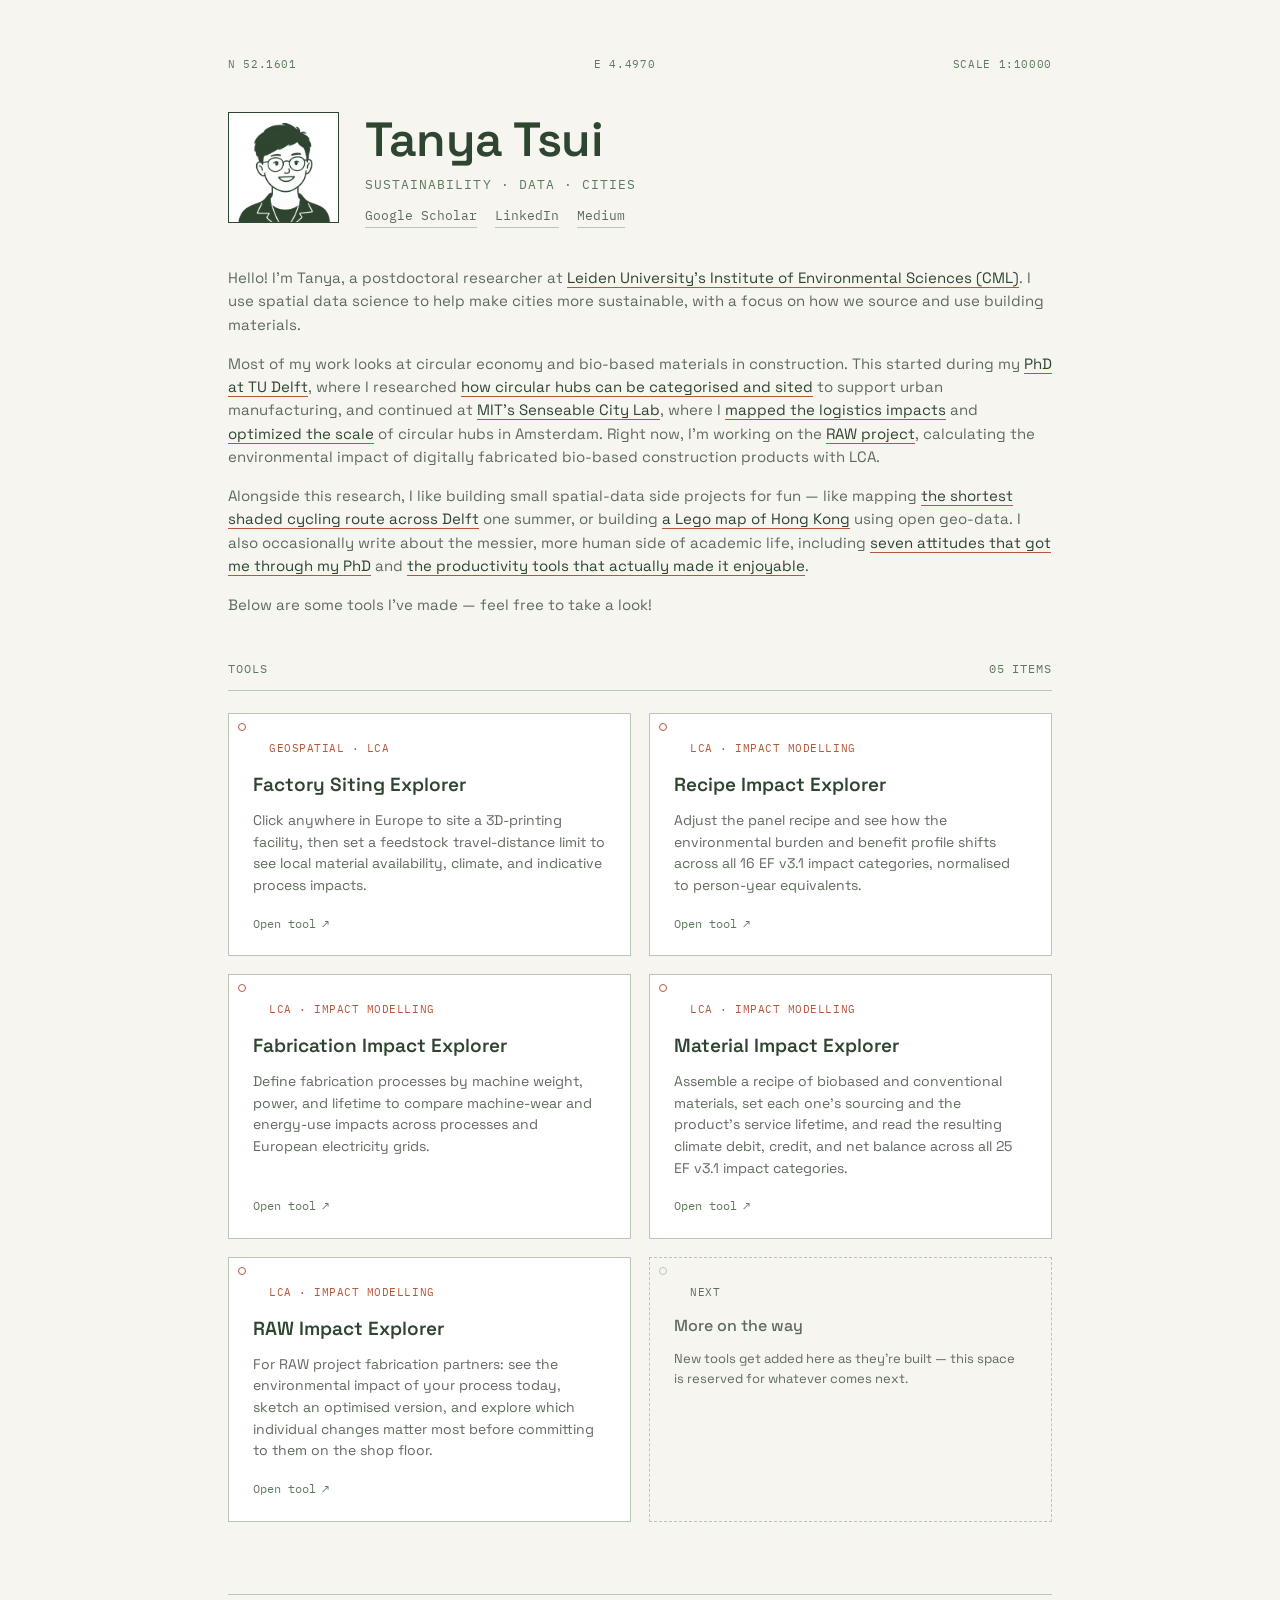
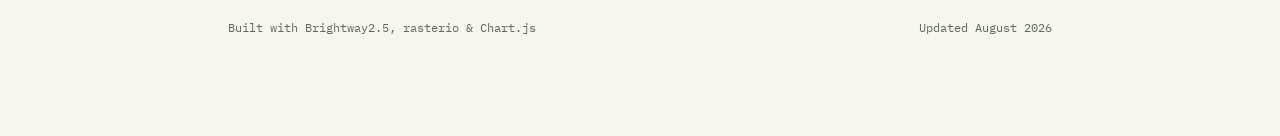
==== index.html @ e96dccfb "added personal info to main page" ====
<!DOCTYPE html>
<html lang="en">
<head>
<meta charset="UTF-8">
<meta name="viewport" content="width=device-width, initial-scale=1.0">
<title>Tanya Tsui</title>
<meta name="description" content="A working set of interactive tools for bio-based materials and LCA research.">
<link rel="preconnect" href="https://fonts.googleapis.com">
<link rel="preconnect" href="https://fonts.gstatic.com" crossorigin>
<link href="https://fonts.googleapis.com/css2?family=Space+Grotesk:wght@400;500;600;700&family=IBM+Plex+Mono:wght@400;500&display=swap" rel="stylesheet">
<style>
  :root{
    --paper: #F6F5F0;
    --line: #BAC7B7;
    --line-soft: #D7E0D5;
    --blue-ink: #2E452F;
    --blue-mid: #5C7A5C;
    --text: #1E241C;
    --text-soft: #5E6B5C;
    --rust: #B5573A;
    --card: #FFFFFF;
  }

  *{ box-sizing: border-box; }

  html{ background: var(--paper); }

  body{
    margin: 0;
    background: var(--paper);
    color: var(--text);
    font-family: 'Space Grotesk', sans-serif;
    -webkit-font-smoothing: antialiased;
    line-height: 1.55;
  }

  .grid-bg{
    position: fixed;
    inset: 0;
    background-image:
      linear-gradient(var(--line-soft) 0.5px, transparent 0.5px),
      linear-gradient(90deg, var(--line-soft) 0.5px, transparent 0.5px);
    background-size: 32px 32px;
    opacity: 0.55;
    pointer-events: none;
    z-index: 0;
  }

  .wrap{
    max-width: 880px;
    margin: 0 auto;
    padding: 56px 28px 100px;
    position: relative;
    z-index: 1;
  }

  .ticks{
    display: flex;
    justify-content: space-between;
    font-family: 'IBM Plex Mono', monospace;
    font-size: 10.5px;
    color: var(--blue-mid);
    letter-spacing: 0.06em;
    margin-bottom: 40px;
  }

  header{
    display: flex;
    align-items: center;
    gap: 26px;
    margin-bottom: 35px;
  }

  .portrait-icon{
    width: 111px;
    height: 111px;
    border-radius: 0;
    object-fit: cover;
    background: var(--card);
    border: 1.5px solid var(--blue-ink);
    padding: 0;
    flex-shrink: 0;
    position: relative;
  }

  .portrait-wrap{
    position: relative;
    flex-shrink: 0;
  }

  .header-text{
    display: flex;
    flex-direction: column;
    gap: 9px;
  }

  h1{
    font-family: 'Space Grotesk', sans-serif;
    font-weight: 600;
    font-size: clamp(35px, 6vw, 48px);
    line-height: 1.05;
    letter-spacing: -0.01em;
    margin: 0;
    color: var(--blue-ink);
  }

  .slogan{
    font-family: 'IBM Plex Mono', monospace;
    font-size: 13px;
    letter-spacing: 0.08em;
    text-transform: uppercase;
    color: var(--blue-mid);
    margin: 0;
  }

  .socials{
    display: flex;
    gap: 18px;
    margin-top: 2px;
  }

  .socials a{
    font-family: 'IBM Plex Mono', monospace;
    font-size: 13px;
    color: var(--text-soft);
    text-decoration: none;
    border-bottom: 0.5px solid var(--line);
    padding-bottom: 1px;
    transition: color 0.18s ease, border-color 0.18s ease;
  }

  .socials a:hover{
    color: var(--rust);
    border-color: var(--rust);
  }

  @media (max-width: 700px){
    header{
      gap: 18px;
      margin-bottom: 26px;
    }
    .portrait-icon{
      width: 77px;
      height: 77px;
    }
  }

  .section-label{
    font-family: 'IBM Plex Mono', monospace;
    font-size: 11.5px;
    letter-spacing: 0.08em;
    text-transform: uppercase;
    color: var(--blue-mid);
    border-bottom: 0.5px solid var(--line);
    padding-bottom: 12px;
    margin: 36px 0 22px;
    display: flex;
    justify-content: space-between;
  }

  .grid{
    display: grid;
    grid-template-columns: 1fr 1fr;
    gap: 18px;
  }

  @media (max-width: 700px){
    .grid{ grid-template-columns: 1fr; }
  }

  .card{
    position: relative;
    background: var(--card);
    border: 0.5px solid var(--line);
    border-radius: 0;
    padding: 26px 24px 22px;
    text-decoration: none;
    color: inherit;
    display: flex;
    flex-direction: column;
    min-height: 190px;
    transition: transform 0.18s ease, border-color 0.18s ease, box-shadow 0.18s ease;
  }

  .card::before{
    content: "";
    position: absolute;
    top: 9px;
    left: 9px;
    width: 6px;
    height: 6px;
    border: 1px solid var(--rust);
    border-radius: 50%;
  }

  .card:hover{
    transform: translateY(-3px);
    border-color: var(--blue-mid);
    box-shadow: 0 10px 24px -16px rgba(30, 58, 95, 0.4);
  }

  .card:hover .arrow{ transform: translate(3px, -3px); }

  .tag{
    font-family: 'IBM Plex Mono', monospace;
    font-size: 10.5px;
    letter-spacing: 0.05em;
    text-transform: uppercase;
    color: var(--rust);
    margin: 0 0 14px 16px;
  }

  .card h2{
    font-family: 'Space Grotesk', sans-serif;
    font-weight: 600;
    font-size: 19px;
    margin: 0 0 10px;
    color: var(--blue-ink);
  }

  .card p{
    font-size: 14px;
    color: var(--text-soft);
    margin: 0;
    flex-grow: 1;
  }

  .card .foot{
    margin-top: 18px;
    display: flex;
    align-items: center;
    gap: 6px;
    font-family: 'IBM Plex Mono', monospace;
    font-size: 12px;
    color: var(--blue-mid);
  }

  .arrow{
    display: inline-block;
    transition: transform 0.18s ease;
  }

  .card.empty{
    background: transparent;
    border-style: dashed;
    align-items: flex-start;
    justify-content: center;
    color: var(--text-soft);
  }
  .card.empty::before{ border-color: var(--line); }
  .card.empty .tag{ color: var(--text-soft); }
  .card.empty h2{ font-size: 16px; color: var(--text-soft); font-weight: 500; }
  .card.empty p{ font-size: 13px; }

  /* --- Intro / about section --- */
  .intro{
    padding: 0 0 8px;
  }

  .intro-text p{
    font-size: 15px;
    color: var(--text-soft);
    margin: 0 0 16px;
  }

  .intro-text p:last-child{ margin-bottom: 0; }

  .intro-text a{
    color: var(--blue-ink);
    text-decoration: none;
    border-bottom: 1px solid var(--rust);
  }

  .intro-text a:hover{
    color: var(--rust);
  }

  footer{
    margin-top: 72px;
    padding-top: 24px;
    border-top: 0.5px solid var(--line);
    font-family: 'IBM Plex Mono', monospace;
    font-size: 11.5px;
    color: var(--text-soft);
    display: flex;
    justify-content: space-between;
    flex-wrap: wrap;
    gap: 8px;
  }
</style>
</head>
<body>

<div class="grid-bg" aria-hidden="true"></div>

<div class="wrap">

  <div class="ticks">
    <span>N 52.1601</span>
    <span>E 4.4970</span>
    <span>SCALE 1:10000</span>
  </div>

  <header>
    <div class="portrait-wrap">
      <img class="portrait-icon" src="avatar.png" alt="Illustrated portrait of Tanya Tsui">
    </div>
    <div class="header-text">
      <h1>Tanya Tsui</h1>
      <p class="slogan">Sustainability · Data · Cities</p>
      <div class="socials">
        <a href="https://scholar.google.com/citations?user=P-J4hyMAAAAJ&hl=en" target="_blank" rel="noopener">Google Scholar</a>
        <a href="https://nl.linkedin.com/in/tanyatsui" target="_blank" rel="noopener">LinkedIn</a>
        <a href="https://medium.com/@tanyamarleytsui" target="_blank" rel="noopener">Medium</a>
      </div>
    </div>
  </header>

  <section class="intro">
    <div class="intro-text">
      <p>Hello! I'm Tanya, a postdoctoral researcher at <a href="https://www.universiteitleiden.nl/en/science/environmental-sciences/about_us" target="_blank" rel="noopener">Leiden University's Institute of Environmental Sciences (CML)</a>. I use spatial data science to help make cities more sustainable, with a focus on how we source and use building materials.</p>

      <p>Most of my work looks at circular economy and bio-based materials in construction. This started during my <a href="https://journals.open.tudelft.nl/abe/article/view/7282" target="_blank" rel="noopener">PhD at TU Delft</a>, where I researched <a href="https://link.springer.com/article/10.1007/s43615-023-00285-y" target="_blank" rel="noopener">how circular hubs can be categorised and sited</a> to support urban manufacturing, and continued at <a href="https://senseable.mit.edu/" target="_blank" rel="noopener">MIT's Senseable City Lab</a>, where I <a href="https://bimzec.nl/" target="_blank" rel="noopener">mapped the logistics impacts</a> and <a href="https://senseable.mit.edu/timber-loops/" target="_blank" rel="noopener">optimized the scale</a> of circular hubs in Amsterdam. Right now, I'm working on the <a href="https://rawproject.eu/" target="_blank" rel="noopener">RAW project</a>, calculating the environmental impact of digitally fabricated bio-based construction products with LCA.</p>

      <p>Alongside this research, I like building small spatial-data side projects for fun — like mapping <a href="https://medium.com/@tanyamarleytsui/shady-streets-6dad0979c13a" target="_blank" rel="noopener">the shortest shaded cycling route across Delft</a> one summer, or building <a href="https://medium.com/@tanyamarleytsui/making-a-lego-map-of-hong-kong-43b91dc9c7de" target="_blank" rel="noopener">a Lego map of Hong Kong</a> using open geo-data. I also occasionally write about the messier, more human side of academic life, including <a href="https://medium.com/@tanyamarleytsui/7-attitudes-to-survive-your-phd-e81c796ea0cd" target="_blank" rel="noopener">seven attitudes that got me through my PhD</a> and <a href="https://medium.com/@tanyamarleytsui/4-tools-that-made-my-phd-actually-enjoyable-c52640f92aa5" target="_blank" rel="noopener">the productivity tools that actually made it enjoyable</a>.</p>

      <p>Below are some tools I've made — feel free to take a look!</p>
    </div>
  </section>

  <p class="section-label"><span>Tools</span><span>05 items</span></p>

  <div class="grid">

    <a class="card" href="factory-siting/">
      <div class="tag">Geospatial · LCA</div>
      <h2>Factory Siting Explorer</h2>
      <p>Click anywhere in Europe to site a 3D-printing facility, then set a feedstock travel-distance limit to see local material availability, climate, and indicative process impacts.</p>
      <div class="foot">Open tool <span class="arrow">↗</span></div>
    </a>

    <a class="card" href="recipe-explorer/">
      <div class="tag">LCA · Impact modelling</div>
      <h2>Recipe Impact Explorer</h2>
      <p>Adjust the panel recipe and see how the environmental burden and benefit profile shifts across all 16 EF v3.1 impact categories, normalised to person-year equivalents.</p>
      <div class="foot">Open tool <span class="arrow">↗</span></div>
    </a>

    <a class="card" href="fabrication-impact-calculator/">
      <div class="tag">LCA · Impact modelling</div>
      <h2>Fabrication Impact Explorer</h2>
      <p>Define fabrication processes by machine weight, power, and lifetime to compare machine-wear and energy-use impacts across processes and European electricity grids.</p>
      <div class="foot">Open tool <span class="arrow">↗</span></div>
    </a>

    <a class="card" href="material-impact-calculator/">
      <div class="tag">LCA · Impact modelling</div>
      <h2>Material Impact Explorer</h2>
      <p>Assemble a recipe of biobased and conventional materials, set each one's sourcing and the product's service lifetime, and read the resulting climate debit, credit, and net balance across all 25 EF v3.1 impact categories.</p>
      <div class="foot">Open tool <span class="arrow">↗</span></div>
    </a>

    <a class="card" href="raw_impact_explorer/">
      <div class="tag">LCA · Impact modelling</div>
      <h2>RAW Impact Explorer</h2>
      <p>For RAW project fabrication partners: see the environmental impact of your process today, sketch an optimised version, and explore which individual changes matter most before committing to them on the shop floor.</p>
      <div class="foot">Open tool <span class="arrow">↗</span></div>
    </a>

    <div class="card empty">
      <div class="tag">Next</div>
      <h2>More on the way</h2>
      <p>New tools get added here as they're built — this space is reserved for whatever comes next.</p>
    </div>

  </div>

  <footer>
    <span>Built with Brightway2.5, rasterio &amp; Chart.js</span>
    <span>Updated August 2026</span>
  </footer>

</div>

</body>
</html>
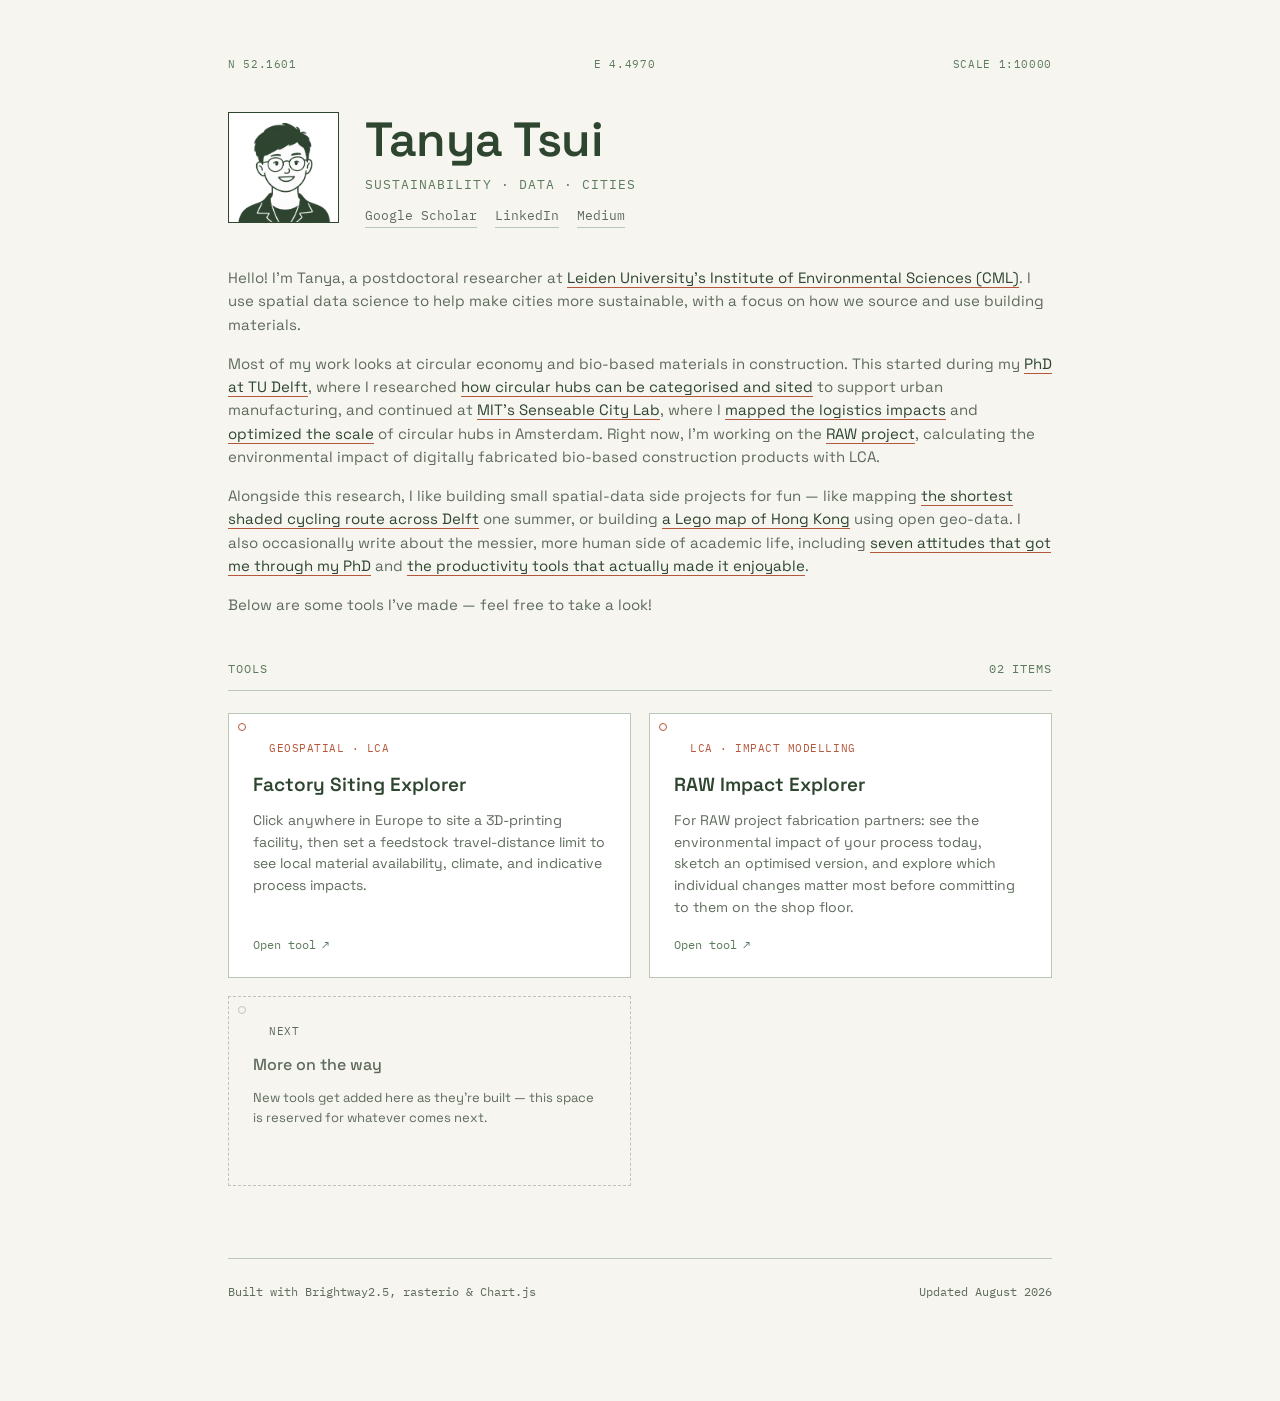
==== commit 835cca94: "Retire recipe/fabrication/material calculators from public site Moved to local _backup/ (gitignored)" ====
--- a/index.html
+++ b/index.html
@@ -328,7 +328,7 @@
     </div>
   </section>
 
-  <p class="section-label"><span>Tools</span><span>05 items</span></p>
+  <p class="section-label"><span>Tools</span><span>02 items</span></p>
 
   <div class="grid">
 
@@ -339,27 +339,6 @@
       <div class="foot">Open tool <span class="arrow">↗</span></div>
     </a>
 
-    <a class="card" href="recipe-explorer/">
-      <div class="tag">LCA · Impact modelling</div>
-      <h2>Recipe Impact Explorer</h2>
-      <p>Adjust the panel recipe and see how the environmental burden and benefit profile shifts across all 16 EF v3.1 impact categories, normalised to person-year equivalents.</p>
-      <div class="foot">Open tool <span class="arrow">↗</span></div>
-    </a>
-
-    <a class="card" href="fabrication-impact-calculator/">
-      <div class="tag">LCA · Impact modelling</div>
-      <h2>Fabrication Impact Explorer</h2>
-      <p>Define fabrication processes by machine weight, power, and lifetime to compare machine-wear and energy-use impacts across processes and European electricity grids.</p>
-      <div class="foot">Open tool <span class="arrow">↗</span></div>
-    </a>
-
-    <a class="card" href="material-impact-calculator/">
-      <div class="tag">LCA · Impact modelling</div>
-      <h2>Material Impact Explorer</h2>
-      <p>Assemble a recipe of biobased and conventional materials, set each one's sourcing and the product's service lifetime, and read the resulting climate debit, credit, and net balance across all 25 EF v3.1 impact categories.</p>
-      <div class="foot">Open tool <span class="arrow">↗</span></div>
-    </a>
-
     <a class="card" href="raw_impact_explorer/">
       <div class="tag">LCA · Impact modelling</div>
       <h2>RAW Impact Explorer</h2>
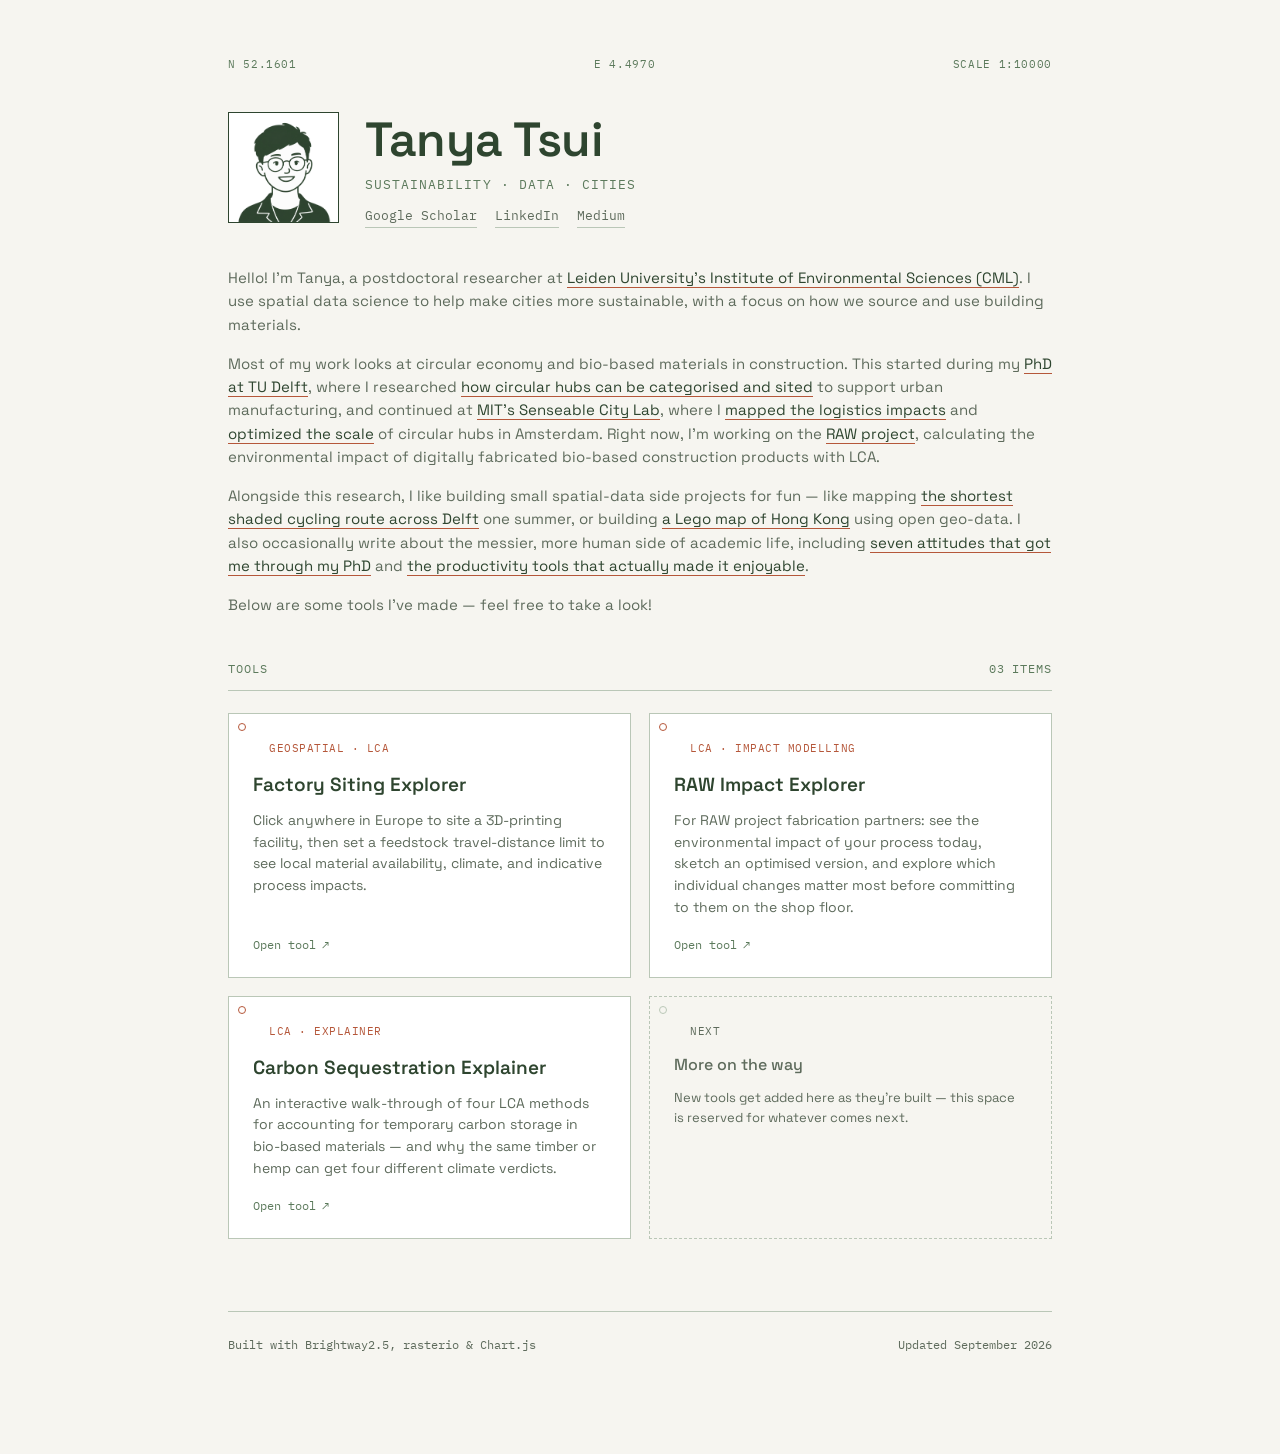
==== commit 608fd772: "Add Carbon Sequestration Explainer tool Move the new explainer into its own carbon-sequestration-exp" ====
--- a/index.html
+++ b/index.html
@@ -5,6 +5,18 @@
 <meta name="viewport" content="width=device-width, initial-scale=1.0">
 <title>Tanya Tsui</title>
 <meta name="description" content="A working set of interactive tools for bio-based materials and LCA research.">
+
+<meta property="og:type" content="website">
+<meta property="og:url" content="https://tanyatsui.github.io/">
+<meta property="og:title" content="Tanya Tsui">
+<meta property="og:description" content="A working set of interactive tools for bio-based materials and LCA research.">
+<meta property="og:image" content="https://tanyatsui.github.io/avatar.png">
+
+<meta name="twitter:card" content="summary">
+<meta name="twitter:title" content="Tanya Tsui">
+<meta name="twitter:description" content="A working set of interactive tools for bio-based materials and LCA research.">
+<meta name="twitter:image" content="https://tanyatsui.github.io/avatar.png">
+
 <link rel="preconnect" href="https://fonts.googleapis.com">
 <link rel="preconnect" href="https://fonts.gstatic.com" crossorigin>
 <link href="https://fonts.googleapis.com/css2?family=Space+Grotesk:wght@400;500;600;700&family=IBM+Plex+Mono:wght@400;500&display=swap" rel="stylesheet">
@@ -136,12 +148,17 @@
 
   @media (max-width: 700px){
     header{
+      flex-direction: column;
+      align-items: flex-start;
       gap: 18px;
       margin-bottom: 26px;
     }
     .portrait-icon{
-      width: 77px;
-      height: 77px;
+      width: 96px;
+      height: 96px;
+    }
+    .socials{
+      flex-wrap: wrap;
     }
   }
 
@@ -328,7 +345,7 @@
     </div>
   </section>
 
-  <p class="section-label"><span>Tools</span><span>02 items</span></p>
+  <p class="section-label"><span>Tools</span><span>03 items</span></p>
 
   <div class="grid">
 
@@ -346,6 +363,13 @@
       <div class="foot">Open tool <span class="arrow">↗</span></div>
     </a>
 
+    <a class="card" href="carbon-sequestration-explainer/">
+      <div class="tag">LCA · Explainer</div>
+      <h2>Carbon Sequestration Explainer</h2>
+      <p>An interactive walk-through of four LCA methods for accounting for temporary carbon storage in bio-based materials — and why the same timber or hemp can get four different climate verdicts.</p>
+      <div class="foot">Open tool <span class="arrow">↗</span></div>
+    </a>
+
     <div class="card empty">
       <div class="tag">Next</div>
       <h2>More on the way</h2>
@@ -356,7 +380,7 @@
 
   <footer>
     <span>Built with Brightway2.5, rasterio &amp; Chart.js</span>
-    <span>Updated August 2026</span>
+    <span>Updated September 2026</span>
   </footer>
 
 </div>
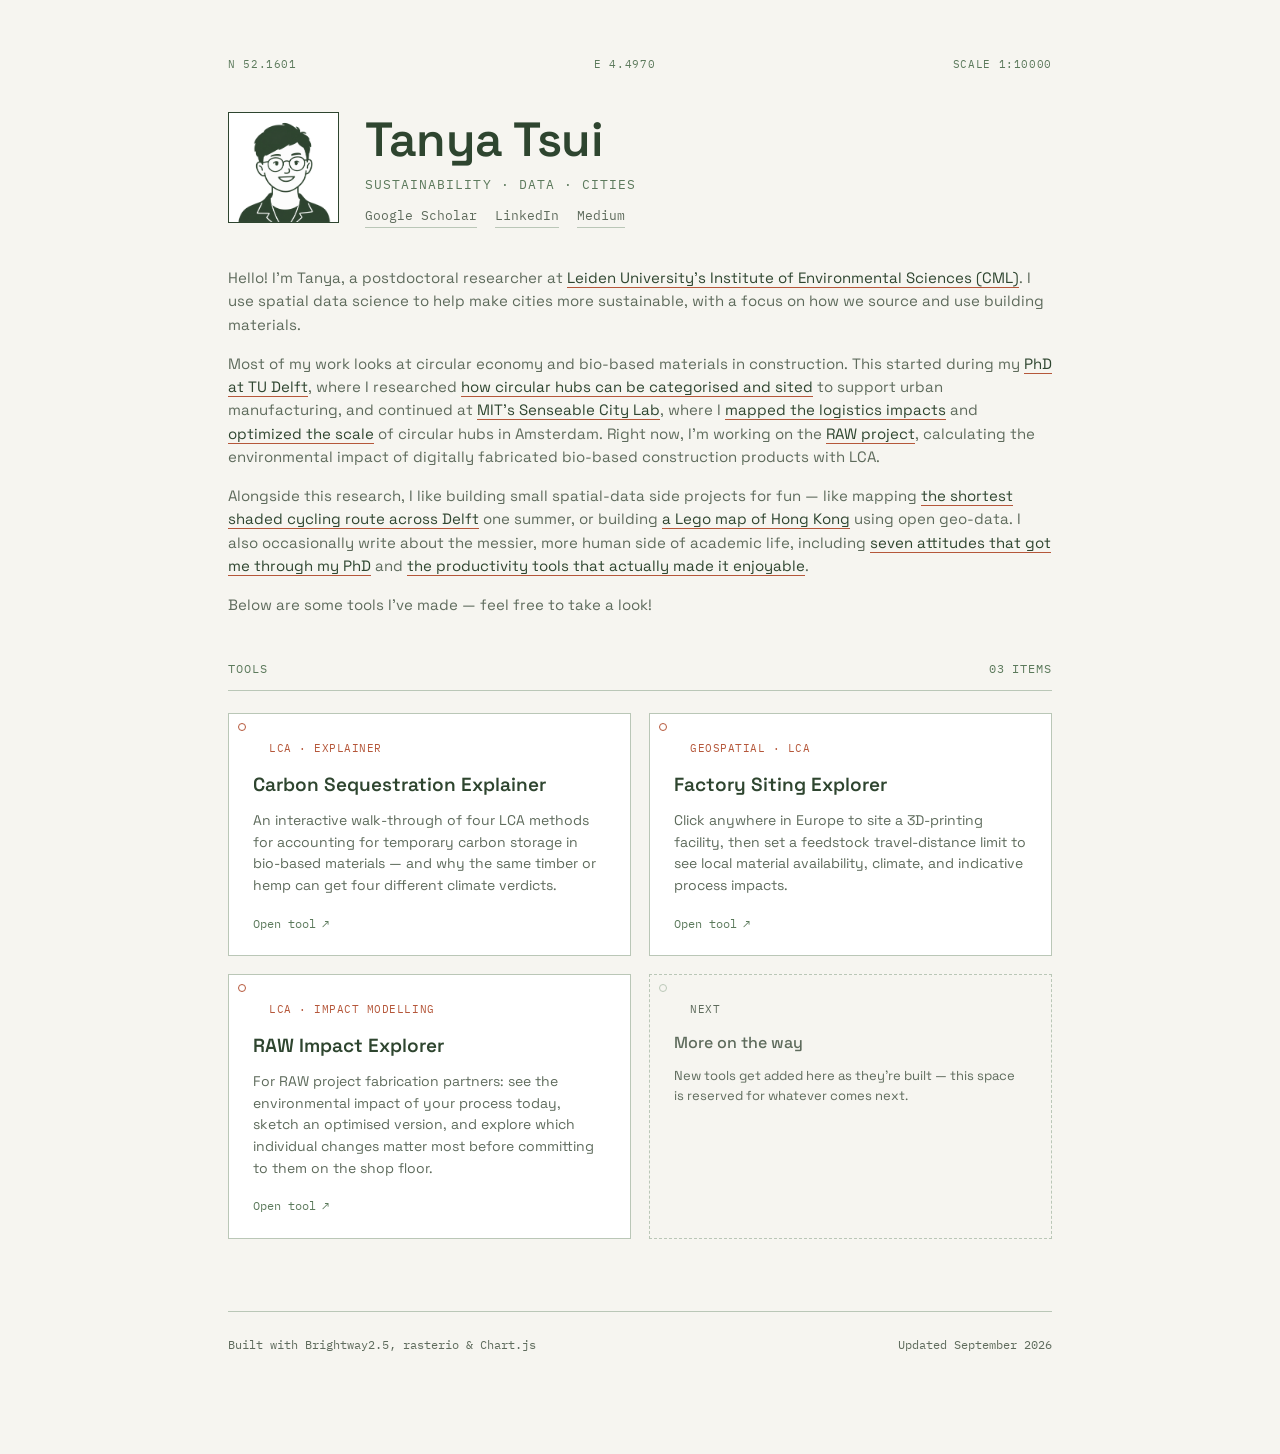
==== commit f31a7def: "Update Carbon Sequestration Explainer; feature it first Replace the explainer with the revised Slide" ====
--- a/index.html
+++ b/index.html
@@ -349,6 +349,13 @@
 
   <div class="grid">
 
+    <a class="card" href="carbon-sequestration-explainer/">
+      <div class="tag">LCA · Explainer</div>
+      <h2>Carbon Sequestration Explainer</h2>
+      <p>An interactive walk-through of four LCA methods for accounting for temporary carbon storage in bio-based materials — and why the same timber or hemp can get four different climate verdicts.</p>
+      <div class="foot">Open tool <span class="arrow">↗</span></div>
+    </a>
+
     <a class="card" href="factory-siting/">
       <div class="tag">Geospatial · LCA</div>
       <h2>Factory Siting Explorer</h2>
@@ -363,13 +370,6 @@
       <div class="foot">Open tool <span class="arrow">↗</span></div>
     </a>
 
-    <a class="card" href="carbon-sequestration-explainer/">
-      <div class="tag">LCA · Explainer</div>
-      <h2>Carbon Sequestration Explainer</h2>
-      <p>An interactive walk-through of four LCA methods for accounting for temporary carbon storage in bio-based materials — and why the same timber or hemp can get four different climate verdicts.</p>
-      <div class="foot">Open tool <span class="arrow">↗</span></div>
-    </a>
-
     <div class="card empty">
       <div class="tag">Next</div>
       <h2>More on the way</h2>
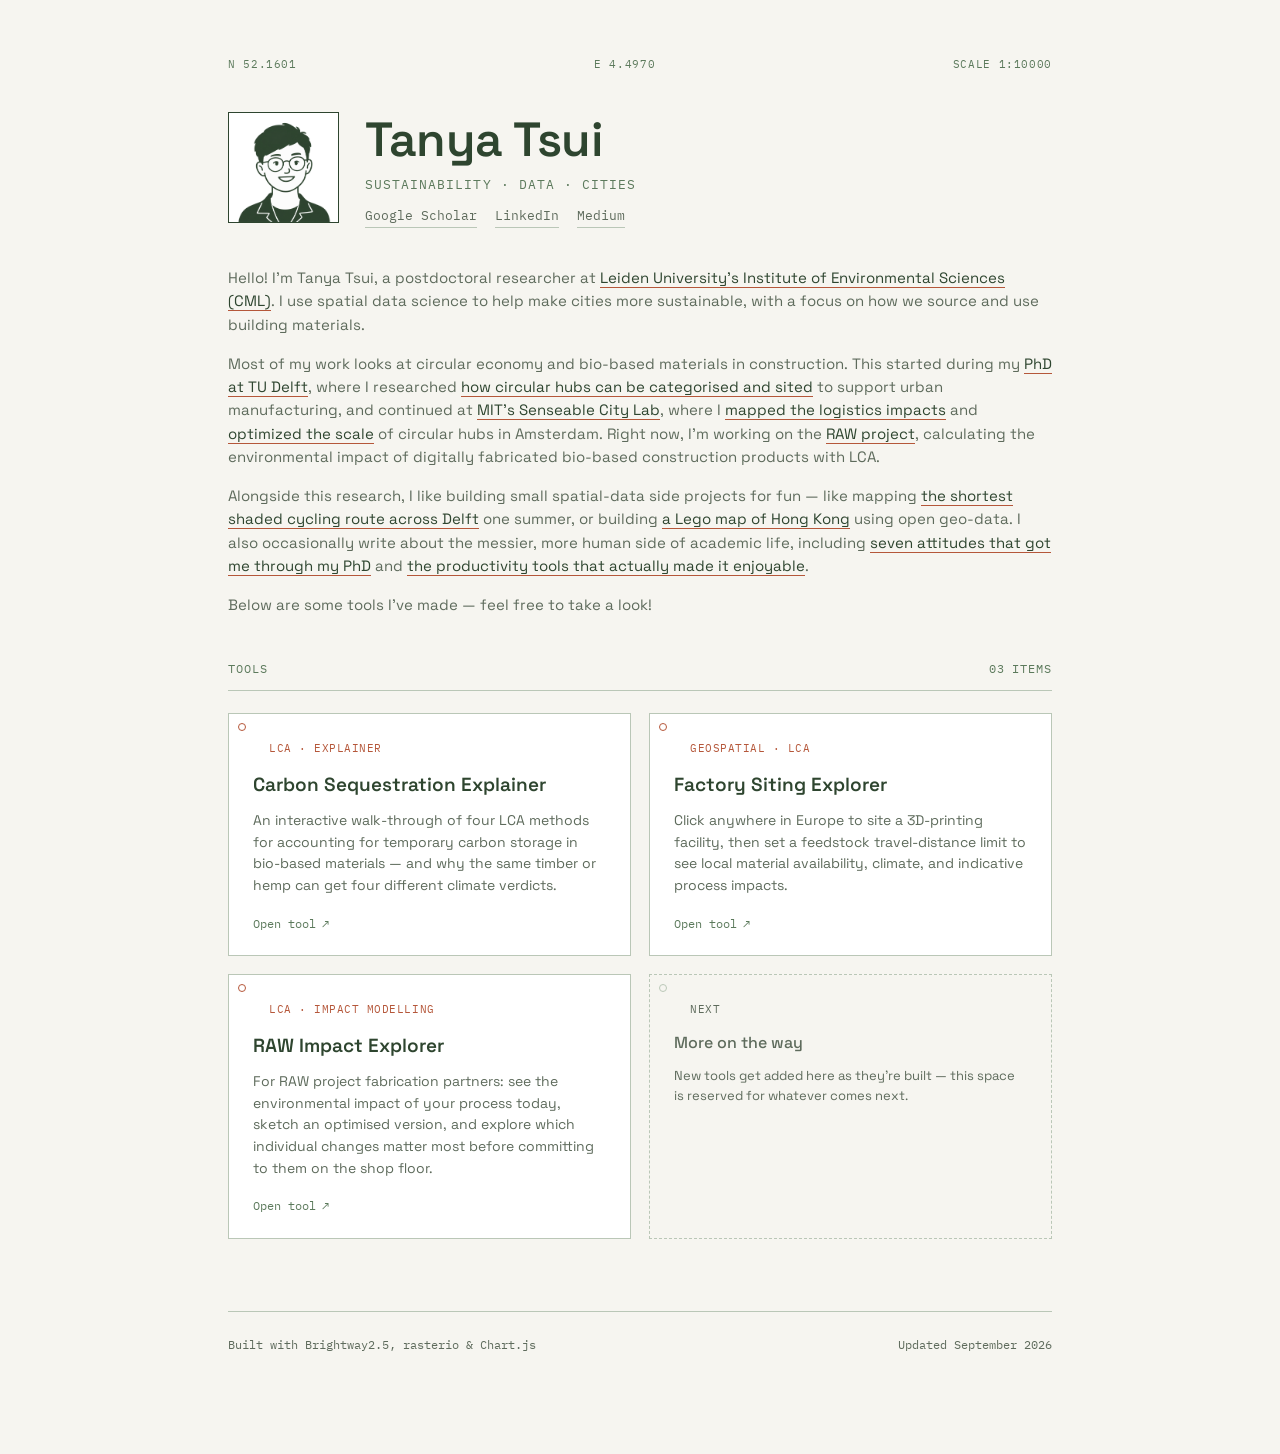
==== commit d7d7a42b: "Add SEO metadata, structured data, sitemap and robots.txt" ====
--- a/index.html
+++ b/index.html
@@ -3,19 +3,50 @@
 <head>
 <meta charset="UTF-8">
 <meta name="viewport" content="width=device-width, initial-scale=1.0">
-<title>Tanya Tsui</title>
-<meta name="description" content="A working set of interactive tools for bio-based materials and LCA research.">
+<title>Tanya Tsui | Postdoctoral Researcher, Leiden University (CML) | LCA &amp; Spatial Data Science</title>
+<meta name="description" content="Tanya Tsui is a postdoctoral researcher at Leiden University's Institute of Environmental Sciences (CML) working on life cycle assessment, spatial data science and circular bio-based construction materials. Interactive LCA tools and writing.">
+<meta name="author" content="Tanya Tsui">
+<meta name="robots" content="index, follow, max-image-preview:large">
+<link rel="canonical" href="https://tanyatsui.github.io/">
 
 <meta property="og:type" content="website">
 <meta property="og:url" content="https://tanyatsui.github.io/">
-<meta property="og:title" content="Tanya Tsui">
-<meta property="og:description" content="A working set of interactive tools for bio-based materials and LCA research.">
+<meta property="og:site_name" content="Tanya Tsui">
+<meta property="og:title" content="Tanya Tsui | Postdoctoral Researcher, Leiden University (CML)">
+<meta property="og:description" content="Tanya Tsui is a postdoctoral researcher at Leiden University's Institute of Environmental Sciences (CML) working on life cycle assessment, spatial data science and circular bio-based construction materials. Interactive LCA tools and writing.">
 <meta property="og:image" content="https://tanyatsui.github.io/avatar.png">
 
 <meta name="twitter:card" content="summary">
-<meta name="twitter:title" content="Tanya Tsui">
-<meta name="twitter:description" content="A working set of interactive tools for bio-based materials and LCA research.">
+<meta name="twitter:title" content="Tanya Tsui | Postdoctoral Researcher, Leiden University (CML)">
+<meta name="twitter:description" content="Tanya Tsui is a postdoctoral researcher at Leiden University's Institute of Environmental Sciences (CML) working on life cycle assessment, spatial data science and circular bio-based construction materials. Interactive LCA tools and writing.">
 <meta name="twitter:image" content="https://tanyatsui.github.io/avatar.png">
+
+<script type="application/ld+json">
+{
+  "@context": "https://schema.org",
+  "@graph": [
+    {"@type": "WebSite", "@id": "https://tanyatsui.github.io/#website", "url": "https://tanyatsui.github.io/", "name": "Tanya Tsui", "inLanguage": "en", "publisher": {"@id": "https://tanyatsui.github.io/#person"}},
+    {
+      "@type": "Person",
+      "@id": "https://tanyatsui.github.io/#person",
+      "name": "Tanya Tsui",
+      "url": "https://tanyatsui.github.io/",
+      "image": "https://tanyatsui.github.io/avatar.png",
+      "jobTitle": "Postdoctoral Researcher",
+      "description": "Postdoctoral researcher working on life cycle assessment, spatial data science and circular bio-based construction materials.",
+      "worksFor": {"@type": "CollegeOrUniversity", "name": "Leiden University, Institute of Environmental Sciences (CML)", "url": "https://www.universiteitleiden.nl/en/science/environmental-sciences/about_us"},
+      "alumniOf": [{"@type": "CollegeOrUniversity", "name": "Delft University of Technology"}],
+      "knowsAbout": ["Life cycle assessment", "Circular economy", "Bio-based construction materials", "Spatial data science", "GIS", "Urban sustainability"],
+      "sameAs": [
+        "https://orcid.org/0000-0003-1069-7422",
+        "https://scholar.google.com/citations?user=P-J4hyMAAAAJ&hl=en",
+        "https://nl.linkedin.com/in/tanyatsui",
+        "https://medium.com/@tanyamarleytsui"
+      ]
+    }
+  ]
+}
+</script>
 
 <link rel="preconnect" href="https://fonts.googleapis.com">
 <link rel="preconnect" href="https://fonts.gstatic.com" crossorigin>
@@ -335,7 +366,7 @@
 
   <section class="intro">
     <div class="intro-text">
-      <p>Hello! I'm Tanya, a postdoctoral researcher at <a href="https://www.universiteitleiden.nl/en/science/environmental-sciences/about_us" target="_blank" rel="noopener">Leiden University's Institute of Environmental Sciences (CML)</a>. I use spatial data science to help make cities more sustainable, with a focus on how we source and use building materials.</p>
+      <p>Hello! I'm Tanya Tsui, a postdoctoral researcher at <a href="https://www.universiteitleiden.nl/en/science/environmental-sciences/about_us" target="_blank" rel="noopener">Leiden University's Institute of Environmental Sciences (CML)</a>. I use spatial data science to help make cities more sustainable, with a focus on how we source and use building materials.</p>
 
       <p>Most of my work looks at circular economy and bio-based materials in construction. This started during my <a href="https://journals.open.tudelft.nl/abe/article/view/7282" target="_blank" rel="noopener">PhD at TU Delft</a>, where I researched <a href="https://link.springer.com/article/10.1007/s43615-023-00285-y" target="_blank" rel="noopener">how circular hubs can be categorised and sited</a> to support urban manufacturing, and continued at <a href="https://senseable.mit.edu/" target="_blank" rel="noopener">MIT's Senseable City Lab</a>, where I <a href="https://bimzec.nl/" target="_blank" rel="noopener">mapped the logistics impacts</a> and <a href="https://senseable.mit.edu/timber-loops/" target="_blank" rel="noopener">optimized the scale</a> of circular hubs in Amsterdam. Right now, I'm working on the <a href="https://rawproject.eu/" target="_blank" rel="noopener">RAW project</a>, calculating the environmental impact of digitally fabricated bio-based construction products with LCA.</p>
 
